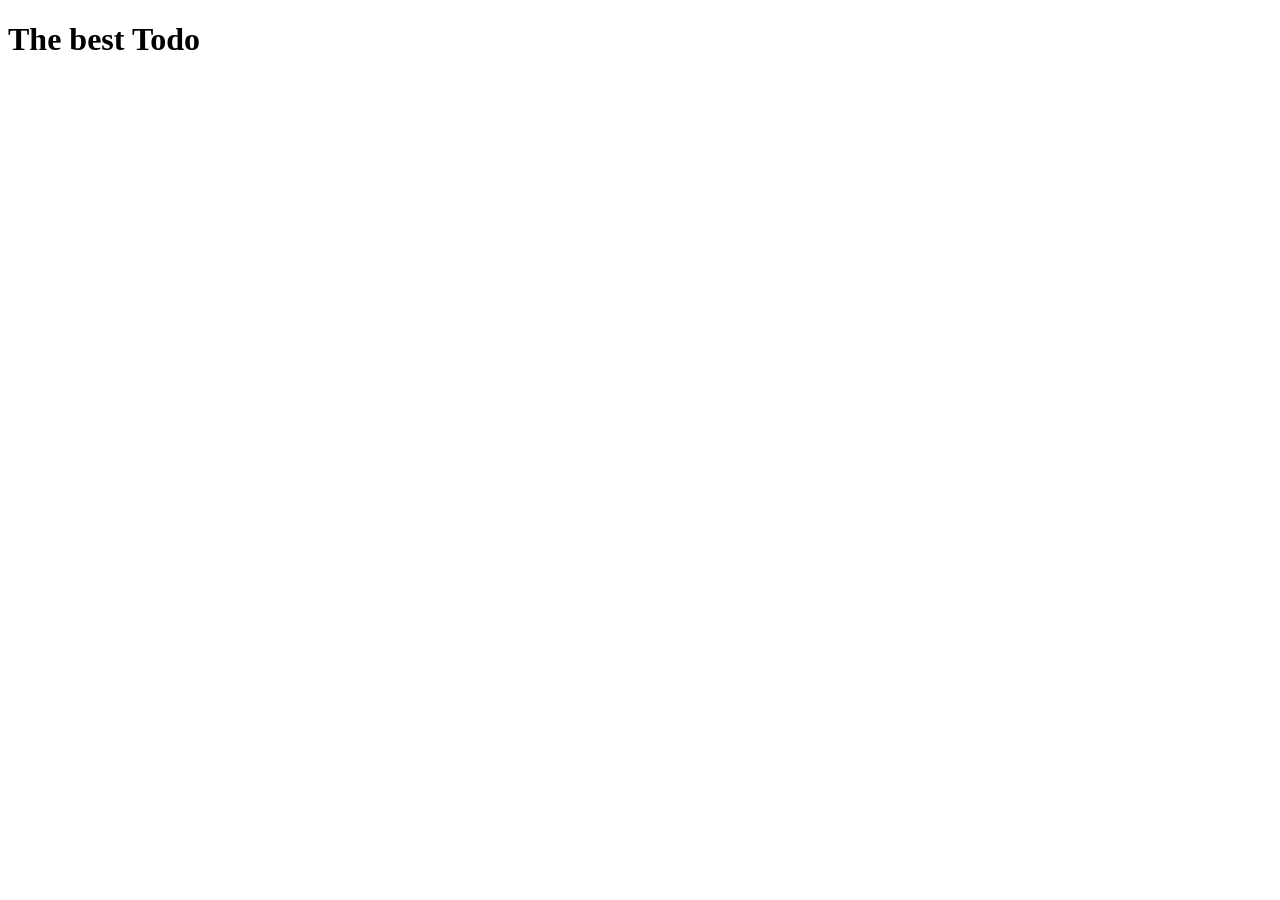
==== wwwroot/index.html @ b06f5779 "wwroot med innehållande filer och routing i program.cs" ====
<!DOCTYPE html>
<html lang="en">
<head>
    <meta charset="UTF-8">
    <meta name="viewport" content="width=device-width, initial-scale=1.0">
    <title>Document</title>
    <link rel="stylesheet" href="main.css">
    <script src="index.js"></script>
</head>
<body>
    <h1 id="header">The best Todo</h1>
</body>
</html>
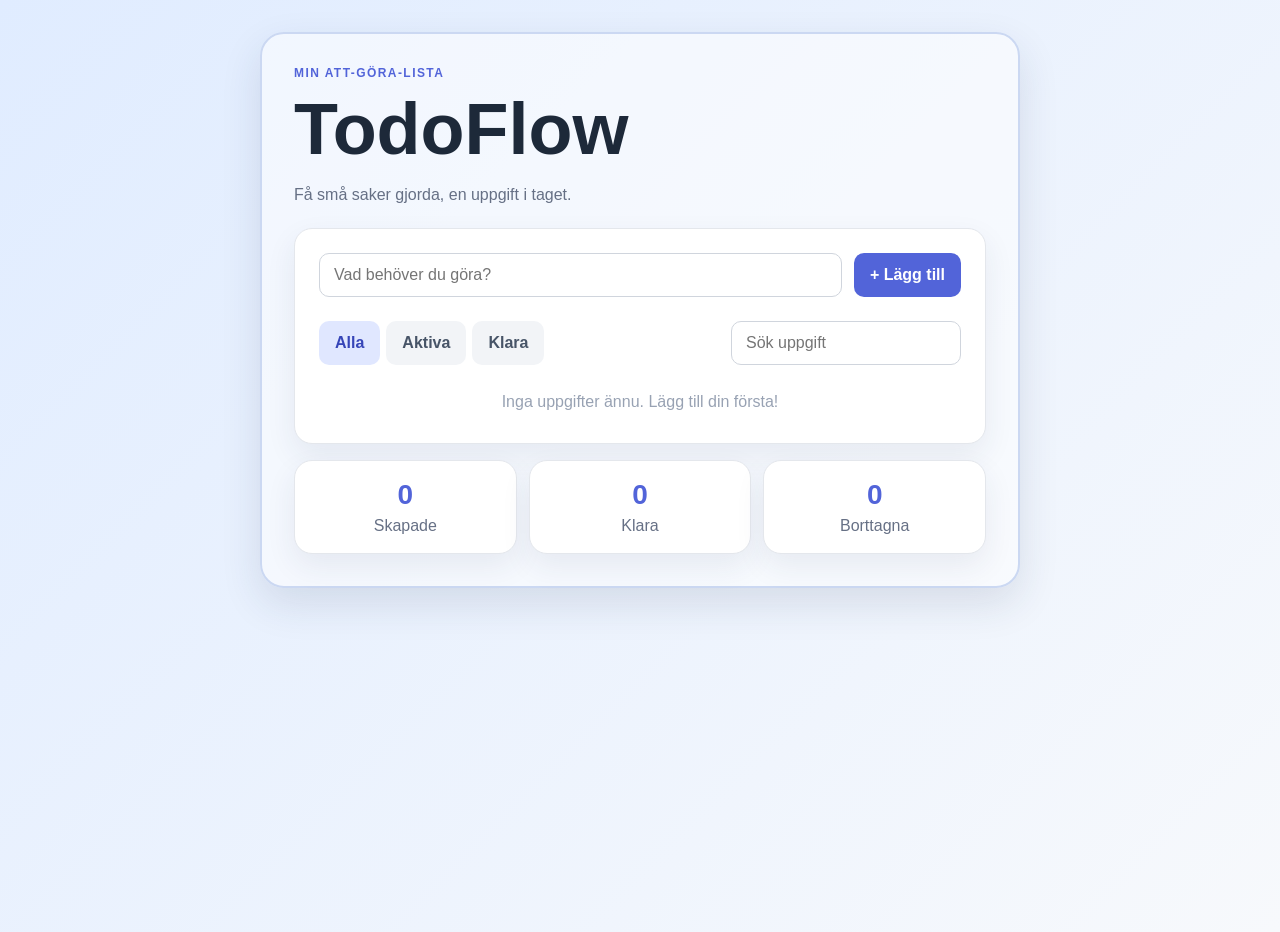
==== commit 1cb6aab9: "Refactor HTML structure and enhance CSS styles for Todo application; implement JavaScript functional" ====
--- a/wwwroot/index.html
+++ b/wwwroot/index.html
@@ -1,13 +1,56 @@
 <!DOCTYPE html>
-<html lang="en">
+<html lang="sv">
 <head>
     <meta charset="UTF-8">
     <meta name="viewport" content="width=device-width, initial-scale=1.0">
-    <title>Document</title>
-    <link rel="stylesheet" href="main.css">
-    <script src="index.js"></script>
+    <title>TodoFlow</title>
+    <link rel="stylesheet" href="css/main.css">
+    <script src="js/index.js" defer></script>
 </head>
 <body>
-    <h1 id="header">The best Todo</h1>
+    <main class="app">
+        <header class="hero">
+            <p class="eyebrow">MIN ATT-GÖRA-LISTA</p>
+            <h1>TodoFlow</h1>
+            <p>Få små saker gjorda, en uppgift i taget.</p>
+        </header>
+
+        <section class="todo-card">
+            <form id="todo-form" class="add-todo-form">
+                <input id="todo-input" type="text" placeholder="Vad behöver du göra?" required>
+                <button type="submit">+ Lägg till</button>
+            </form>
+            <div class="toolbar">
+                <div class="filters">
+                    <button class="filter active" data-filter="all">Alla</button>
+                    <button class="filter" data-filter="active">Aktiva</button>
+                    <button class="filter" data-filter="completed">Klara</button>
+                </div>
+
+                <input id="search-input" type="search" placeholder="Sök uppgift">
+            </div>
+
+            <ul id="todo-list" class="todo-list"></ul>
+
+            <p id="empty-message" class="empty-message">
+                Inga uppgifter ännu. Lägg till din första!
+            </p>
+        </section>
+
+        <section class="statistics">
+            <article>
+                <span id="created-count">0</span>
+                <p>Skapade</p>
+            </article>
+            <article>
+                <span id="completed-count">0</span>
+                <p>Klara</p>
+            </article>
+            <article>
+                <span id="deleted-count">0</span>
+                <p>Borttagna</p>
+            </article>
+        </section>
+    </main>
 </body>
 </html>
--- a/wwwroot/css/main.css
+++ b/wwwroot/css/main.css
@@ -0,0 +1,185 @@
+*,
+*::before,
+*::after {
+    box-sizing: border-box;
+}
+
+body {
+    margin: 0;
+    min-height: 100vh;
+    font-family: Arial, Helvetica, sans-serif;
+    background: linear-gradient(135deg, #e0ecff, #f7f9fc);
+    color: #1d2939;
+}
+
+button,
+input {
+    font: inherit;
+}
+
+.app {
+    width: min(760px, calc(100% - 32px));
+    margin: 32px auto;
+    padding: 32px;
+    background: rgb(255 255 255 / 55%);
+    border: 2px solid #cbd8f2;
+    border-radius: 24px;
+    box-shadow: 0 16px 40px rgb(34 51 84 / 12%);
+}
+
+.hero {
+    margin-bottom: 24px;
+}
+
+/* Hero */
+.eyebrow {
+    margin: 0 0 8px;
+    color: #5264d9;
+    font-size: 0.75rem;
+    font-weight: bold;
+    letter-spacing: 0.12em;
+}
+
+h1 {
+    margin: 0;
+    font-size: clamp(2.5rem, 8vw, 4.5rem);
+}
+
+.hero > p:last-child {
+    color: #667085;
+}
+
+.todo-card,
+.statistics article {
+    background: white;
+    border: 1px solid #e4e7ec;
+    border-radius: 18px;
+    box-shadow: 0 12px 30px rgb(34 51 84 / 8%);
+}
+
+.todo-card {
+    padding: 24px;
+}
+
+.add-todo-form {
+    display: flex;
+    gap: 12px;
+}
+
+.add-todo-form input,
+#search-input {
+    border: 1px solid #d0d5dd;
+    border-radius: 10px;
+    padding: 12px 14px;
+}
+
+.add-todo-form input {
+    flex: 1;
+}
+
+button {
+    border: 0;
+    border-radius: 10px;
+    padding: 12px 16px;
+    cursor: pointer;
+    font-weight: bold;
+}
+
+.add-todo-form button {
+    background: #5264d9;
+    color: white;
+}
+
+.toolbar {
+    display: flex;
+    justify-content: space-between;
+    gap: 12px;
+    margin: 24px 0 16px;
+}
+
+/* Toolbar */
+.filters {
+    display: flex;
+    gap: 6px;
+}
+
+.filter {
+    background: #f2f4f7;
+    color: #475467;
+}
+
+.filter.active {
+    background: #e0e7ff;
+    color: #3645b8;
+}
+
+.todo-list {
+    padding: 0;
+    margin: 0;
+    list-style: none;
+}
+
+.todo-item {
+    display: flex;
+    align-items: center;
+    gap: 12px;
+    padding: 15px 4px;
+    border-bottom: 1px solid #eaecf0;
+}
+
+.todo-item label {
+    flex: 1;
+}
+
+.todo-item.completed label {
+    color: #98a2b3;
+    text-decoration: line-through;
+}
+
+.delete-button {
+    background: #fff1f3;
+    color: #d92d20;
+}
+
+.empty-message {
+    margin: 28px 0 8px;
+    text-align: center;
+    color: #98a2b3;
+}
+.statistics {
+    display: grid;
+    grid-template-columns: repeat(3, 1fr);
+    gap: 12px;
+    margin-top: 16px;
+}
+
+.statistics article {
+    padding: 18px;
+    text-align: center;
+}
+
+.statistics span {
+    color: #5264d9;
+    font-size: 1.75rem;
+    font-weight: bold;
+}
+
+.statistics p {
+    margin: 6px 0 0;
+    color: #667085;
+}
+
+@media (max-width: 600px) {
+    .app {
+        padding-top: 32px;
+    }
+
+    .add-todo-form,
+    .toolbar {
+        flex-direction: column;
+    }
+
+    .statistics {
+        grid-template-columns: 1fr;
+    }
+}
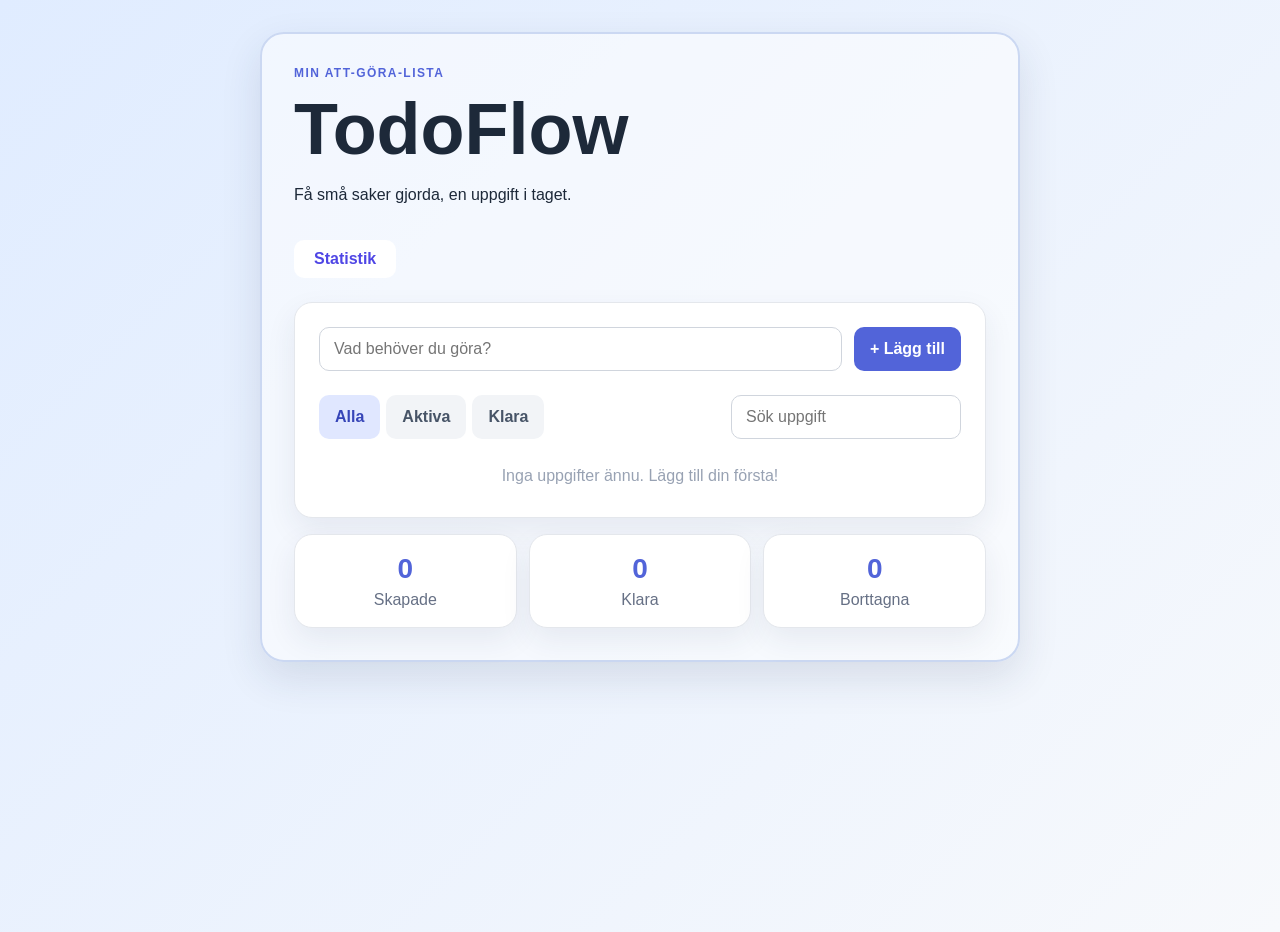
==== commit 0b4b7eb3: "Add statistics page and related styles, scripts, and links" ====
--- a/wwwroot/index.html
+++ b/wwwroot/index.html
@@ -1,5 +1,6 @@
 <!DOCTYPE html>
 <html lang="sv">
+
 <head>
     <meta charset="UTF-8">
     <meta name="viewport" content="width=device-width, initial-scale=1.0">
@@ -7,12 +8,18 @@
     <link rel="stylesheet" href="css/main.css">
     <script src="js/index.js" defer></script>
 </head>
+
 <body>
     <main class="app">
         <header class="hero">
             <p class="eyebrow">MIN ATT-GÖRA-LISTA</p>
             <h1>TodoFlow</h1>
             <p>Få små saker gjorda, en uppgift i taget.</p>
+
+            <!-- Knapp som leder till statistiksidan -->
+            <a href="statistics.html" class="statistics-link">
+                Statistik
+            </a>
         </header>
 
         <section class="todo-card">
@@ -53,4 +60,5 @@
         </section>
     </main>
 </body>
+
 </html>
--- a/wwwroot/css/main.css
+++ b/wwwroot/css/main.css
@@ -45,7 +45,7 @@
     font-size: clamp(2.5rem, 8vw, 4.5rem);
 }
 
-.hero > p:last-child {
+.hero>p:last-child {
     color: #667085;
 }
 
@@ -146,6 +146,7 @@
     text-align: center;
     color: #98a2b3;
 }
+
 .statistics {
     display: grid;
     grid-template-columns: repeat(3, 1fr);
@@ -167,6 +168,26 @@
 .statistics p {
     margin: 6px 0 0;
     color: #667085;
+}
+
+/* Länk till statistiksidan */
+.statistics-link {
+    display: inline-block;
+    margin-top: 20px;
+    padding: 10px 20px;
+
+    background: white;
+    color: #4f46e5;
+
+    text-decoration: none;
+    font-weight: bold;
+
+    border-radius: 10px;
+}
+
+/* När musen ligger över knappen */
+.statistics-link:hover {
+    opacity: 0.85;
 }
 
 @media (max-width: 600px) {
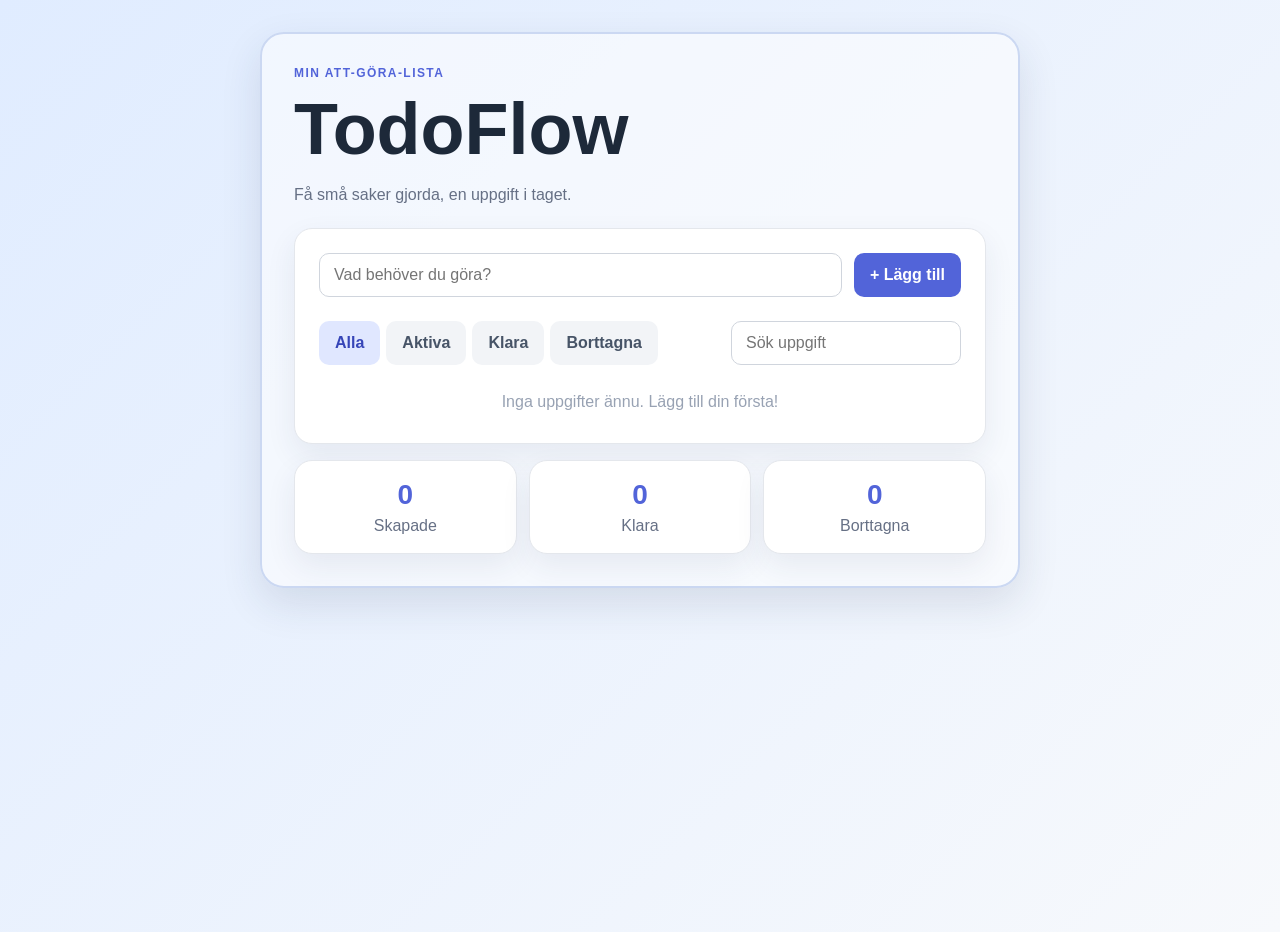
==== commit 50013291: "Går att separera delete och räknas borttagna" ====
--- a/wwwroot/index.html
+++ b/wwwroot/index.html
@@ -1,6 +1,5 @@
 <!DOCTYPE html>
 <html lang="sv">
-
 <head>
     <meta charset="UTF-8">
     <meta name="viewport" content="width=device-width, initial-scale=1.0">
@@ -8,18 +7,12 @@
     <link rel="stylesheet" href="css/main.css">
     <script src="js/index.js" defer></script>
 </head>
-
 <body>
     <main class="app">
         <header class="hero">
             <p class="eyebrow">MIN ATT-GÖRA-LISTA</p>
             <h1>TodoFlow</h1>
             <p>Få små saker gjorda, en uppgift i taget.</p>
-
-            <!-- Knapp som leder till statistiksidan -->
-            <a href="statistics.html" class="statistics-link">
-                Statistik
-            </a>
         </header>
 
         <section class="todo-card">
@@ -32,13 +25,16 @@
                     <button class="filter active" data-filter="all">Alla</button>
                     <button class="filter" data-filter="active">Aktiva</button>
                     <button class="filter" data-filter="completed">Klara</button>
+                    <button class="filter" data-filter="deleted">Borttagna</button>
+
                 </div>
 
                 <input id="search-input" type="search" placeholder="Sök uppgift">
             </div>
 
             <ul id="todo-list" class="todo-list"></ul>
-
+            <ul id="deleted-todo-list" class="todo-list"></ul>
+            
             <p id="empty-message" class="empty-message">
                 Inga uppgifter ännu. Lägg till din första!
             </p>
@@ -60,5 +56,4 @@
         </section>
     </main>
 </body>
-
 </html>
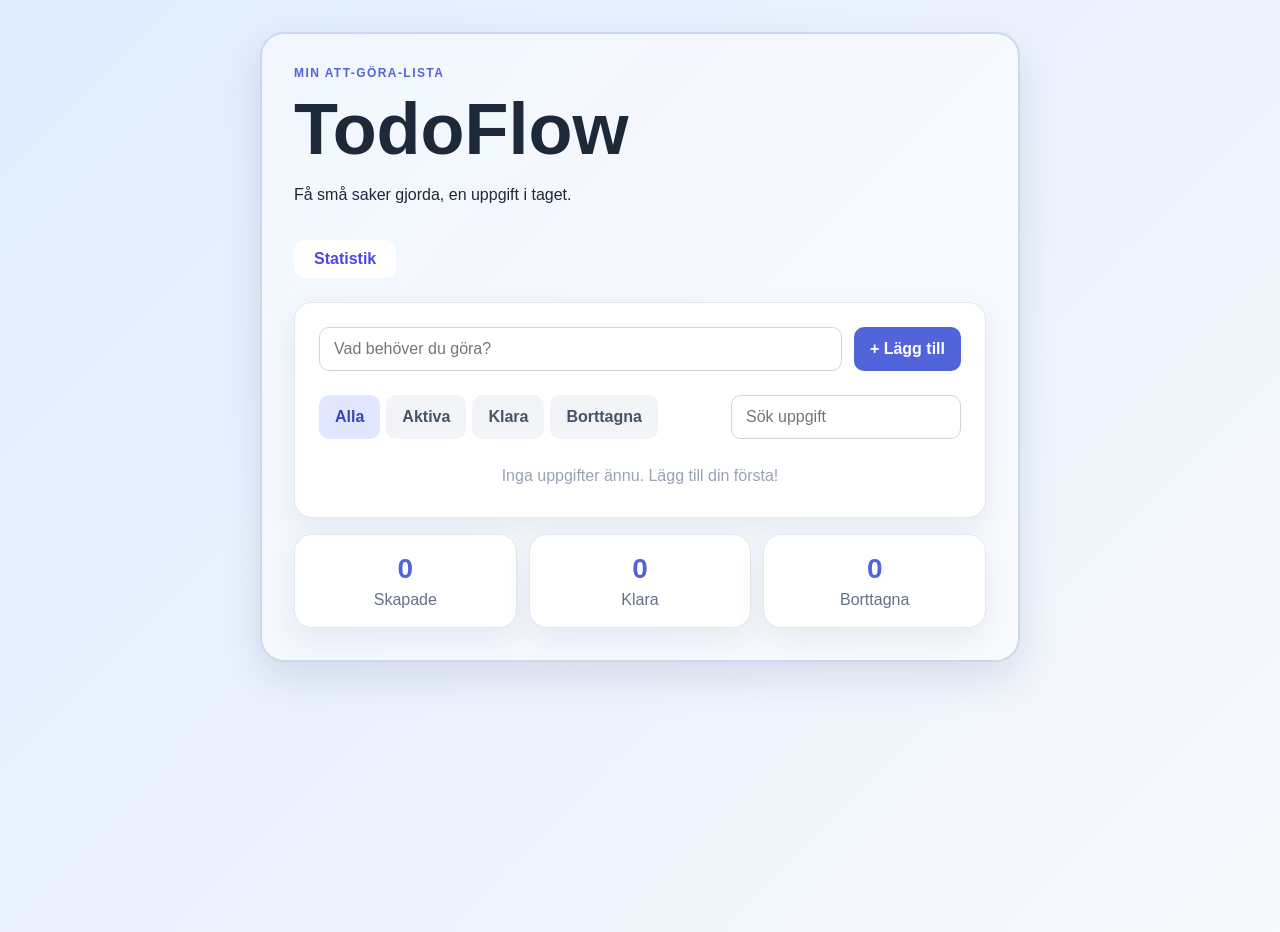
==== commit 5a47f0a1: "Merge branch 'main' of https://github.com/discotomten/ArkitekturGroup" ====
--- a/wwwroot/index.html
+++ b/wwwroot/index.html
@@ -1,5 +1,6 @@
 <!DOCTYPE html>
 <html lang="sv">
+
 <head>
     <meta charset="UTF-8">
     <meta name="viewport" content="width=device-width, initial-scale=1.0">
@@ -7,12 +8,18 @@
     <link rel="stylesheet" href="css/main.css">
     <script src="js/index.js" defer></script>
 </head>
+
 <body>
     <main class="app">
         <header class="hero">
             <p class="eyebrow">MIN ATT-GÖRA-LISTA</p>
             <h1>TodoFlow</h1>
             <p>Få små saker gjorda, en uppgift i taget.</p>
+
+            <!-- Knapp som leder till statistiksidan -->
+            <a href="statistics.html" class="statistics-link">
+                Statistik
+            </a>
         </header>
 
         <section class="todo-card">
@@ -56,4 +63,5 @@
         </section>
     </main>
 </body>
+
 </html>
